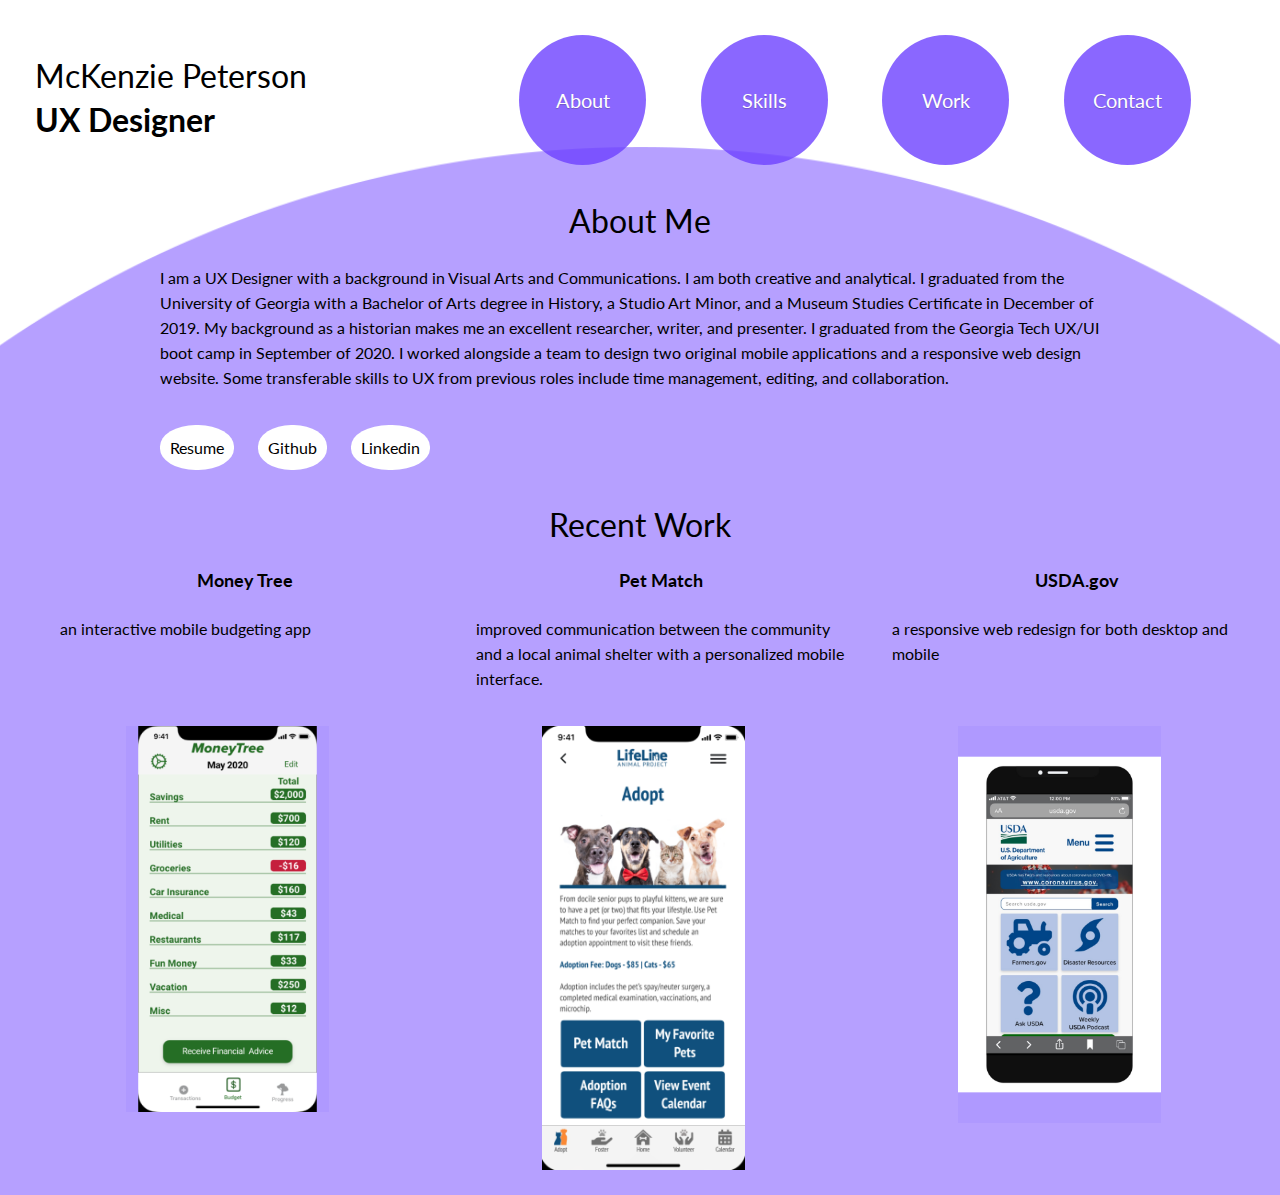
==== index.html @ e2c909e9 "moved index.html" ====
<!DOCTYPE html>

<head>
    <title>McKenzie Peterson's UX Portfolio</title>
    <link rel="stylesheet" type="text/css" href="../css/styles.css">
    <link
        href="https://fonts.googleapis.com/css2?family=Lato:ital,wght@0,100;0,300;0,400;0,700;0,900;1,100;1,300;1,400;1,700;1,900&display=swap"
        rel="stylesheet">
    <script src="http://ajax.googleapis.com/ajax/libs/jquery/1.7.1/jquery.min.js" type="text/javascript"></script>
</head>

<body>
    <!-- site header using a grid nested within a grid-->
    <header>
        <div class="grid">

            <div class="myname">
                <h1>McKenzie Peterson</h1>
                <h2>UX Designer</h2>
            </div>
            <div></div>
            <div class="container">
                <div class="About wrapper">
                    <a href="">
                        <h3>About</h3>
                    </a>
                </div>
                <div class="Skills wrapper">
                    <a href="">
                        <h3>Skills</h3>
                    </a>
                </div>
                <div class="Work wrapper">
                    <a href="">
                        <h3>Work</h3>
                    </a>
                </div>
                <div class="Contact wrapper">
                    <a href="">
                        <h3>Contact</h3>
                    </a>
                </div>
            </div>
        </div>
    </header>
    <!-- About Me page including my projects and a link to view my resume. -->
    <div class="AboutMe">
        <h1 class="pageheading">About Me</h1>
        <p>I am a UX Designer with a background in Visual Arts and Communications. I am both creative and analytical. I
            graduated from the University of Georgia with a Bachelor of Arts degree in History, a Studio Art Minor, and
            a Museum Studies Certificate in December of 2019. My background as a historian makes me an excellent researcher, writer, and presenter. I graduated from
            the Georgia Tech UX/UI boot camp in September of 2020. I worked alongside a team to design two original
            mobile applications and a responsive web design website. Some transferable skills to UX from previous roles
            include time management, editing, and collaboration. </p>
    <!--optional text - From my degree, I gained research, writing, and
            presentation skills. I specialized in public history with an emphasis on diversity and technology. While in
            school, I led a large student organization for two years as president. As a communications intern, I wrote
            press releases and edited other marketing materials in the communications department at the Georgia Museum
            of Art.-->
            <div class="buttons">
            <button class="resume">Resume</button>
            <button>Github</button>
            <button>Linkedin</button>
            </div>
    </div>
    <!-- Recent work previews with 3 images, a short description and title. -->
    <div class="recentwork">
        <h1 class="pageheading">Recent Work</h1>
        <div class="projects">
            <div class="app">
                <h4>Money Tree</h4>
                <p class=blocktext>an interactive mobile budgeting app</p>
                
            </div>
            <div class="app">
                <h4>Pet Match</h4>
                <p class=blocktext>improved communication between the community and a local animal shelter with a personalized mobile interface. </p>
               
            </div>
            <div class="app">
                <h4>USDA.gov</h4>
                <p class=blocktext>a responsive web redesign for both desktop and mobile</p>
               
            </div>
            <img class="projectimages" src="../images/Home Page – 1 1.png" alt="Money-Tree Homepage">
            <img class="projectimages" src="../images/Screen Shot 2020-08-21 at 10.07 1.png" alt="Money-Tree Homepage">
            <img class="projectimages" src="../images/USDA 1.png" alt="USDA.gov Homepage">
        </div>
    </div>
</body>
<script src="../js/index.js"></script>
</html>
---- css/styles.css ----
body {
    background-color: #ffffff;
    background-image: url("../images/Background_circle_purple.jpg");
    background-position: center top;
    background-position-y: 0;
    background-repeat: no-repeat;
    margin: 0;
    background-size: cover;
    margin: 35px;
}
h1 {
    font-family: 'Lato', 'sans-serif';
    font-style: normal;
    font-weight: normal;
    font-size: 32px;
    margin-bottom: 5px;
}
h2 {
    font-family: 'Lato', 'sans-serif';
    font-style: normal;
    font-weight: bold;
    font-size: 32px;
    margin: 0px;
}
h3 {
    font-family: Lato;
    font-style: normal;
    font-weight: normal;
    font-size: 20px;
    color: #ffffff;
    text-align: center;
    text-shadow: 0.5px 0.5px 1px rgba(0, 0, 0, 0.3);
    text-decoration: none;
}
h4 {
    font-family: 'Lato', 'sans-serif';
    font-style: normal;
    font-weight: bold;
    font-size: 18px;
    margin: 0;
    text-align: center;
    margin-left: 35px;
}
a {
    text-decoration: none;
    float: center;
}
.grid {
    display: grid;
    grid-template-columns: 30% 10% 60%;
    margin: 35px;
}
.wrapper {
    width:70%;
    height: 30%;
    padding:25% 0;
    line-height: 0;
    border-radius:50%;
    text-align: center;
    background: #6E42FF; 
    opacity: 80%;
    text-decoration: none;
}
.wrapper:hover {
    background: radial-gradient( ellipse at center, #6E42FF 30%, #6E42FF 60%, white 70%);
}
h3:hover {
    color: #ffffff;
}
.container {
    margin: 0;
    display: grid;
    grid-template-columns: 25% 25% 25% 25%;
    float: right;
    align-items: flex-start;
    align-content: center;  
}
body {
    background-color: #ffffff;
    background-image: url("../images/Background_circle_transparent.png");
    background-position: center top;
    background-position-y: 0;
    background-repeat: no-repeat;
    margin: 0;
    background-size: cover;
}
p {
    font-family: Lato;
    font-style: normal;
    font-weight: normal;
    font-size: 16px;
    line-height: 25px;
    margin: 10rem;
    margin-top: 25px;
    margin-bottom: 25px;
    display: block;
}
.pageheading {
    text-align: center;
}
button {
    background-color: white;
    border-radius: 48%;
    padding: 10px 10px;
    height: max-content;
    width: max-content;
    border: none;
    align-items: center;
    font-family: Lato;
    font-style: normal;
    font-weight: 400;
    font-size: 16px;
    line-height: 25px;
    margin: 10px;
}
.buttons {
    margin-top: 25px;
    margin-bottom: 25px;
}
.resume {
    margin-left: 10rem;
}
.projects {
    margin: 25px;
    display: grid;
    grid-template-columns: 33% 33% 33%;
    padding: none;
    gap: 10px;
    justify-content: space-evenly;
}
.projectimages{
    margin-left: auto;
    margin-right: auto;
    width: 50%;
    background-color:#af99ff;
}
.blocktext {
    font-family: Lato;
    font-style: normal;
    font-weight: normal;
    font-size: 16px;
    display: block;
    margin-top: 25px;
    margin-bottom: 25px;
    margin-left: 35px;
    margin-right: 0;
    height: max-content;
}
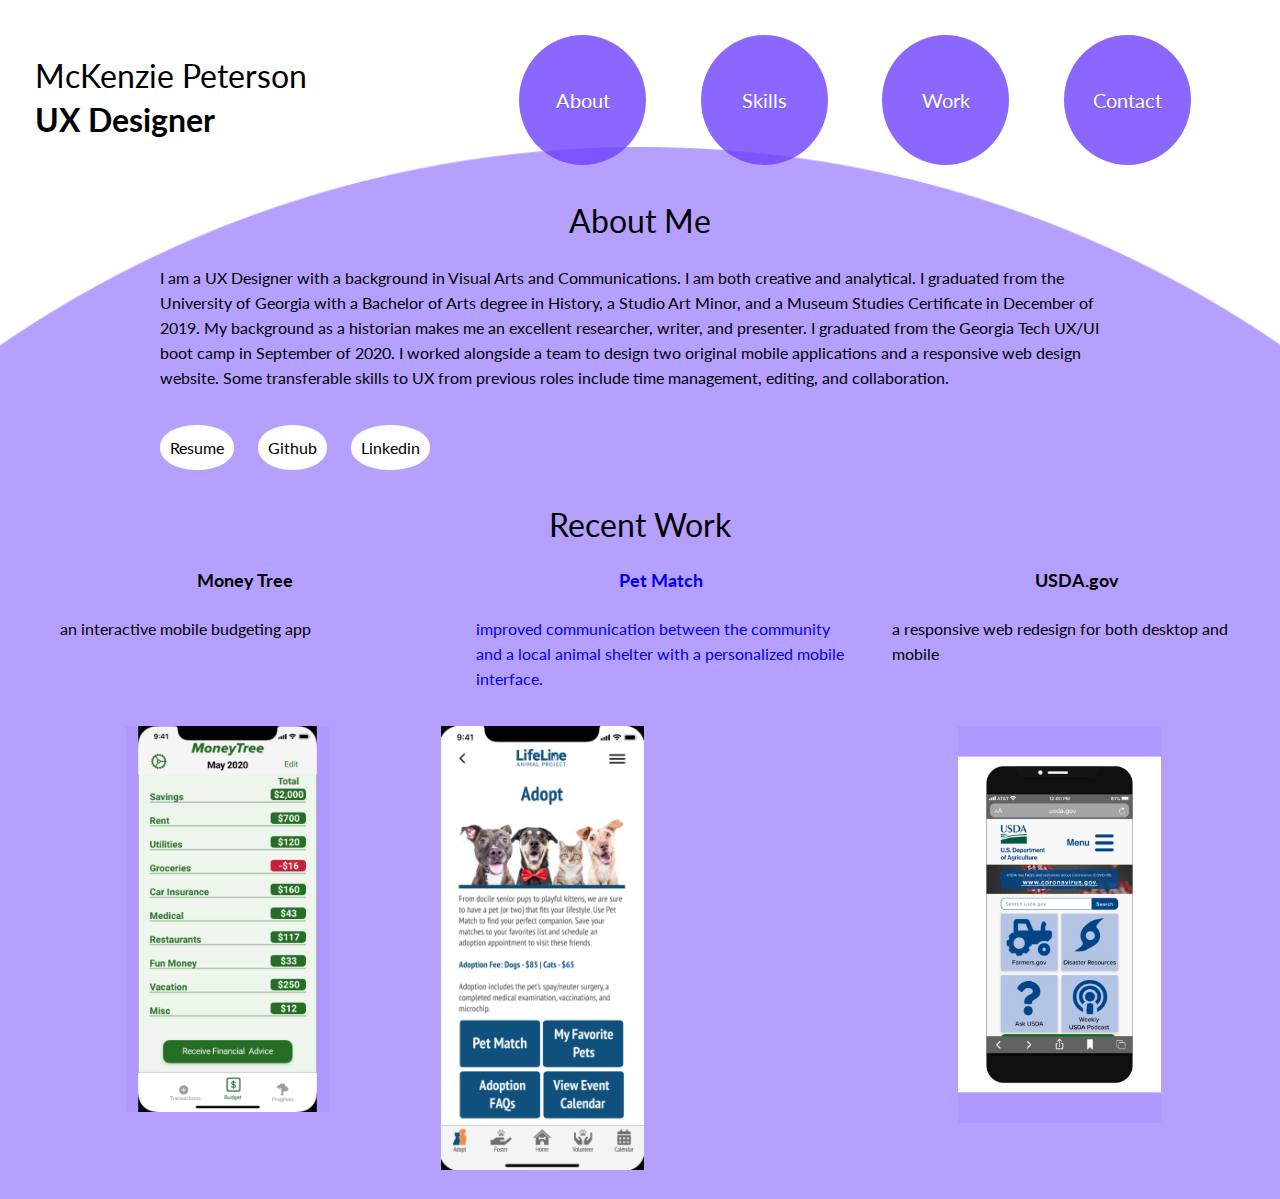
==== commit 762192af: "added link. Removed background image" ====
--- a/index.html
+++ b/index.html
@@ -2,11 +2,11 @@
 
 <head>
     <title>McKenzie Peterson's UX Portfolio</title>
-    <link rel="stylesheet" type="text/css" href="../css/styles.css">
+    <link rel="stylesheet" type="text/css" href="./css/styles.css">
     <link
         href="https://fonts.googleapis.com/css2?family=Lato:ital,wght@0,100;0,300;0,400;0,700;0,900;1,100;1,300;1,400;1,700;1,900&display=swap"
         rel="stylesheet">
-    <script src="http://ajax.googleapis.com/ajax/libs/jquery/1.7.1/jquery.min.js" type="text/javascript"></script>
+        <script src="https://ajax.googleapis.com/ajax/libs/jquery/3.5.1/jquery.min.js"></script>
 </head>
 
 <body>
@@ -72,21 +72,22 @@
                 <p class=blocktext>an interactive mobile budgeting app</p>
                 
             </div>
+            <a href="https://mhpmhp27167.github.io/UX_UI_HW_20_PetMatch/">
             <div class="app">
                 <h4>Pet Match</h4>
-                <p class=blocktext>improved communication between the community and a local animal shelter with a personalized mobile interface. </p>
-               
+                <p class=blocktext>improved communication between the community and a local animal shelter with a personalized mobile interface. </p> 
             </div>
+        </a>
             <div class="app">
                 <h4>USDA.gov</h4>
-                <p class=blocktext>a responsive web redesign for both desktop and mobile</p>
-               
+                <p class=blocktext>a responsive web redesign for both desktop and mobile</p> 
             </div>
-            <img class="projectimages" src="../images/Home Page – 1 1.png" alt="Money-Tree Homepage">
-            <img class="projectimages" src="../images/Screen Shot 2020-08-21 at 10.07 1.png" alt="Money-Tree Homepage">
-            <img class="projectimages" src="../images/USDA 1.png" alt="USDA.gov Homepage">
+            
+            <img class="projectimages" src="./images/Home Page – 1 1.png" alt="Money-Tree Homepage"> 
+            <a href="https://mhpmhp27167.github.io/UX_UI_HW_20_PetMatch/"><img class="projectimages" src="./images/Screen Shot 2020-08-21 at 10.07 1.png" alt="Money-Tree Homepage"></a>
+            <img class="projectimages" src="./images/USDA 1.png" alt="USDA.gov Homepage">
         </div>
     </div>
 </body>
-<script src="../js/index.js"></script>
+<script src="./js/index.js"></script>
 </html>--- a/css/styles.css
+++ b/css/styles.css
@@ -1,6 +1,5 @@
 body {
     background-color: #ffffff;
-    background-image: url("../images/Background_circle_purple.jpg");
     background-position: center top;
     background-position-y: 0;
     background-repeat: no-repeat;
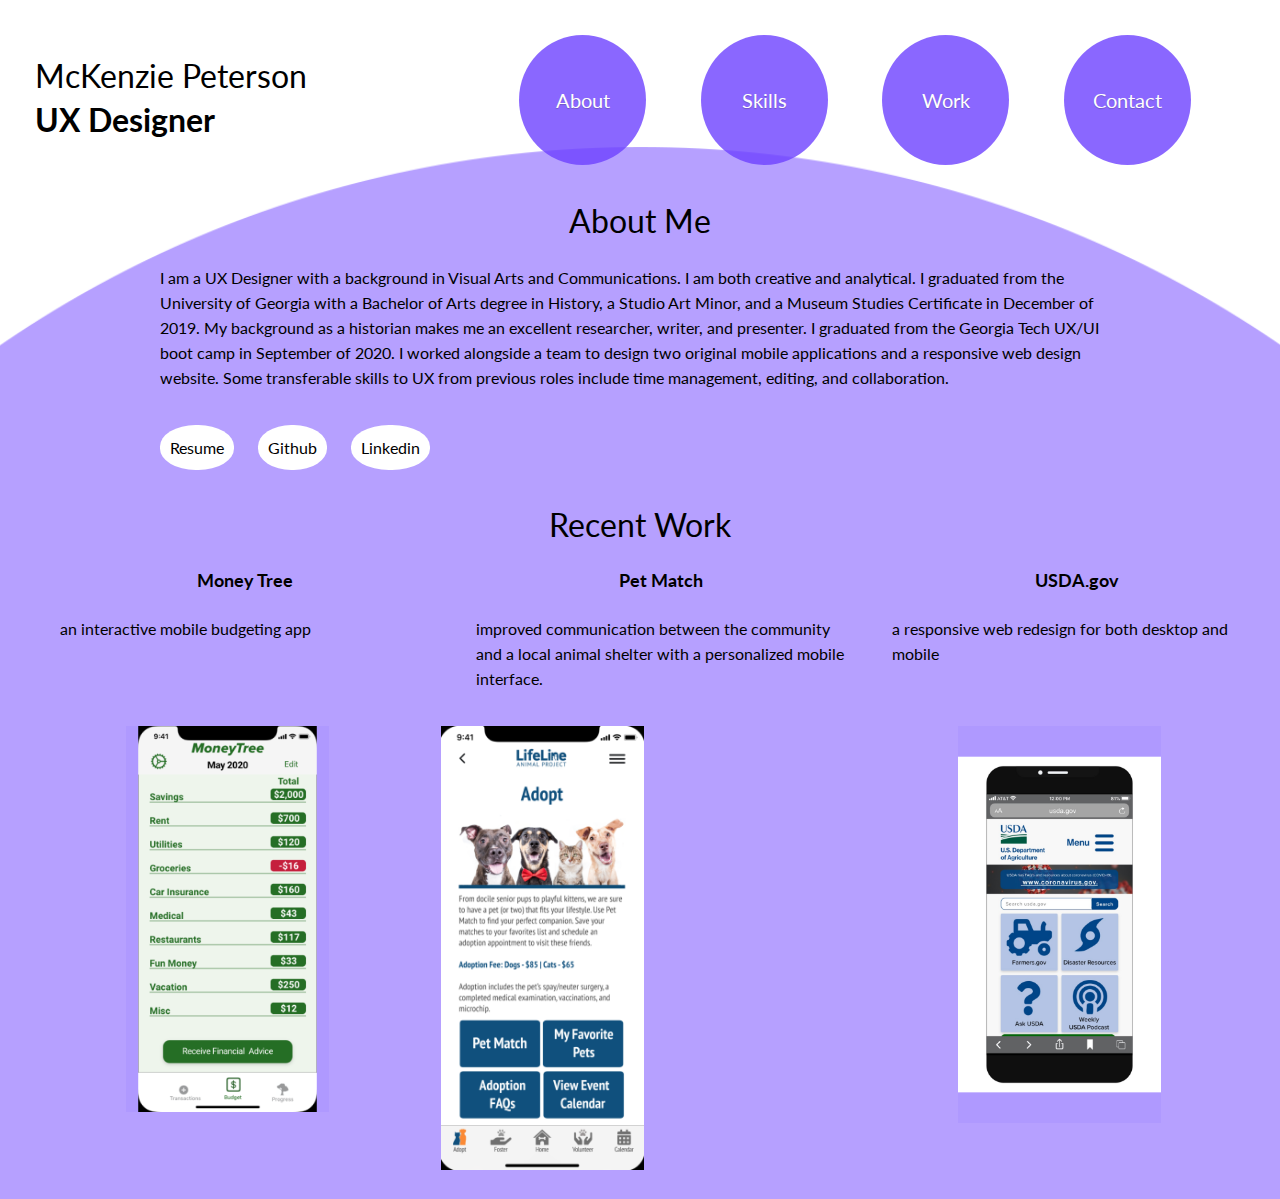
==== commit 0cb9cabb: "Merge branch 'master' of https://github.com/mhpMHP27167/UX_UI_Unit_19_Portfolio" ====
--- a/index.html
+++ b/index.html
@@ -7,6 +7,26 @@
         href="https://fonts.googleapis.com/css2?family=Lato:ital,wght@0,100;0,300;0,400;0,700;0,900;1,100;1,300;1,400;1,700;1,900&display=swap"
         rel="stylesheet">
         <script src="https://ajax.googleapis.com/ajax/libs/jquery/3.5.1/jquery.min.js"></script>
+    <!-- Global site tag (gtag.js) - Google Analytics -->
+<script async src="https://www.googletagmanager.com/gtag/js?id=UA-177525217-1"></script>
+<script>
+  window.dataLayer = window.dataLayer || [];
+  function gtag(){dataLayer.push(arguments);}
+  gtag('js', new Date());
+
+  gtag('config', 'UA-177525217-1');
+</script>
+    <!-- Hotjar Tracking Code for https://mhpmhp27167.github.io/UX_UI_Unit_19_Portfo -->
+<script>
+    (function(h,o,t,j,a,r){
+        h.hj=h.hj||function(){(h.hj.q=h.hj.q||[]).push(arguments)};
+        h._hjSettings={hjid:1982215,hjsv:6};
+        a=o.getElementsByTagName('head')[0];
+        r=o.createElement('script');r.async=1;
+        r.src=t+h._hjSettings.hjid+j+h._hjSettings.hjsv;
+        a.appendChild(r);
+    })(window,document,'https://static.hotjar.com/c/hotjar-','.js?sv=');
+</script>
 </head>
 
 <body>
@@ -88,6 +108,15 @@
             <img class="projectimages" src="./images/USDA 1.png" alt="USDA.gov Homepage">
         </div>
     </div>
+    <!-- Global site tag (gtag.js) - Google Analytics -->
+<script async src="https://www.googletagmanager.com/gtag/js?id=UA-177525217-1"></script>
+<script>
+  window.dataLayer = window.dataLayer || [];
+  function gtag(){dataLayer.push(arguments);}
+  gtag('js', new Date());
+
+  gtag('config', 'UA-177525217-1');
+</script>
 </body>
 <script src="./js/index.js"></script>
-</html>+</html>
--- a/css/styles.css
+++ b/css/styles.css
@@ -43,6 +43,7 @@
 a {
     text-decoration: none;
     float: center;
+    color: black;
 }
 .grid {
     display: grid;
